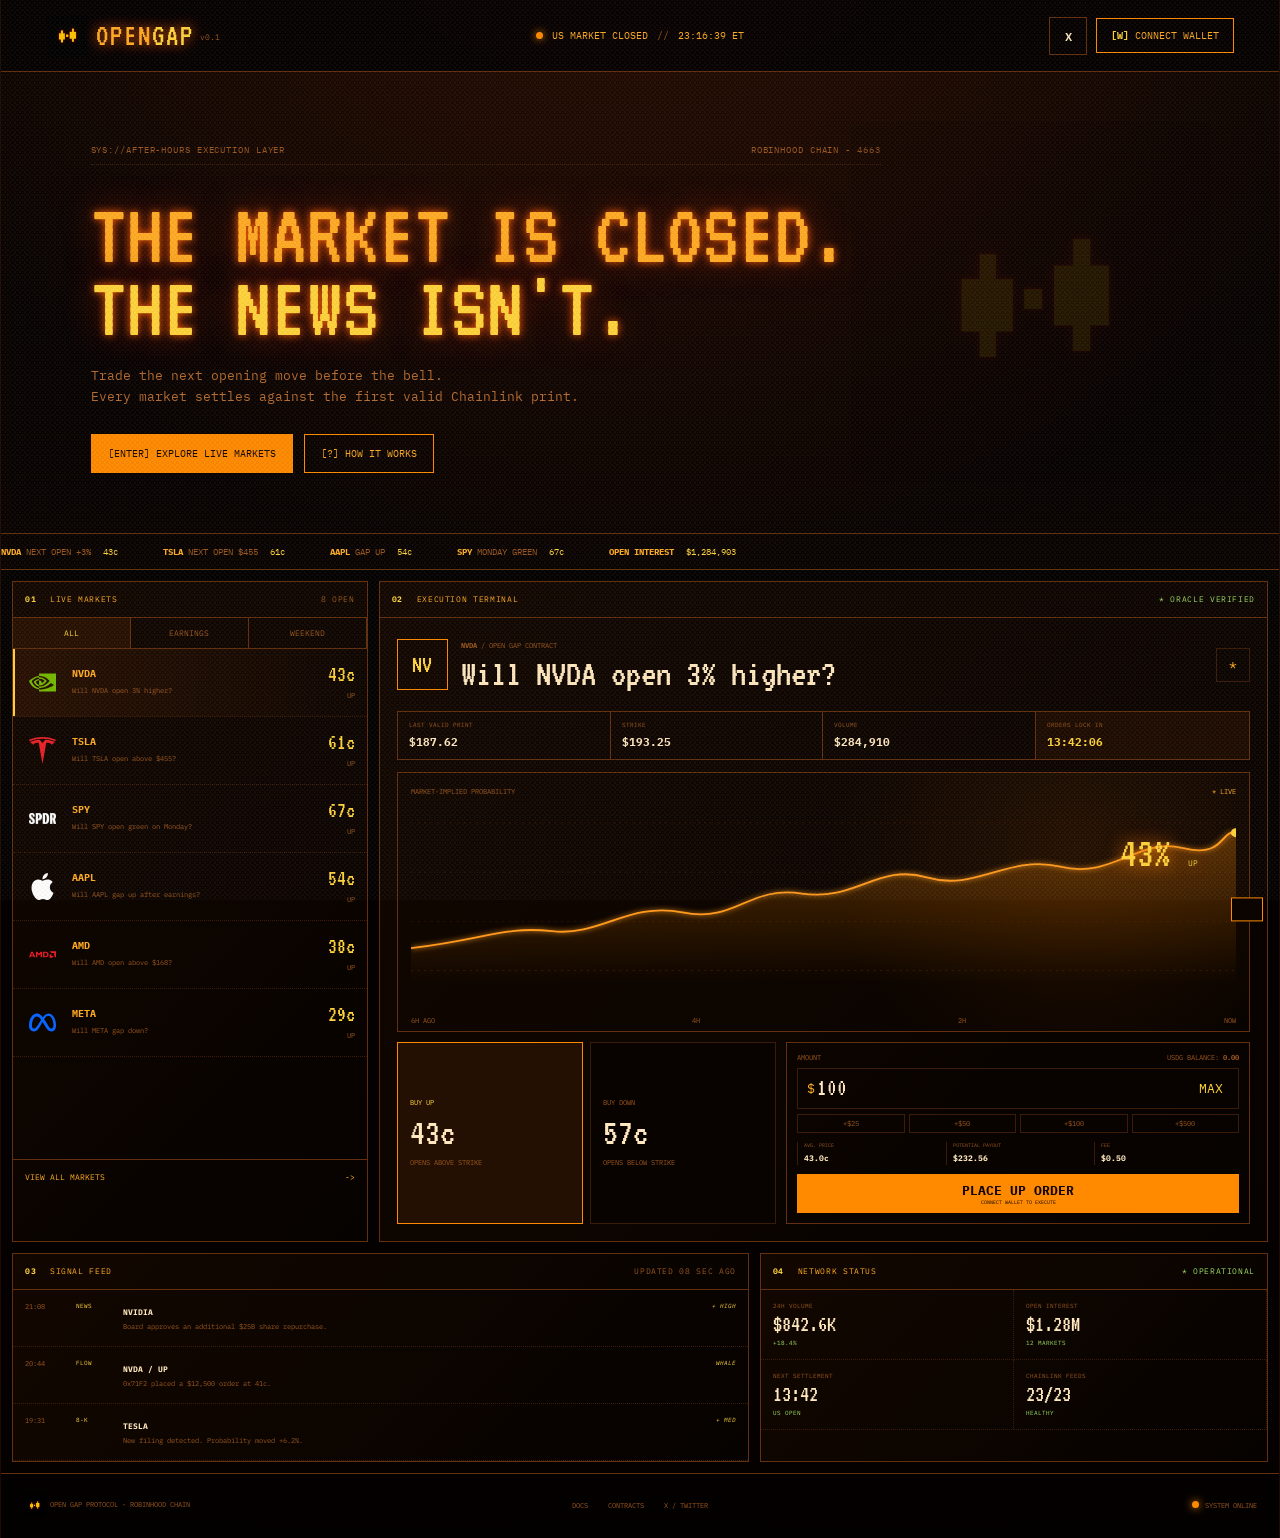
==== app.html @ 3e43564c "Initial OpenGap frontend" ====
<!doctype html>
<html lang="en">
<head>
<meta charset="utf-8">
<meta name="viewport" content="width=device-width,initial-scale=1">
<meta name="theme-color" content="#080300">
<title>OPEN GAP | Markets</title>
<link rel="preconnect" href="https://fonts.googleapis.com">
<link rel="preconnect" href="https://fonts.gstatic.com" crossorigin>
<link href="https://fonts.googleapis.com/css2?family=IBM+Plex+Mono:wght@400;500;600&family=VT323&display=swap" rel="stylesheet">
<link href="https://fonts.googleapis.com/css2?family=IBM+Plex+Mono:wght@400;500;600&family=VT323&display=swap" rel="stylesheet">
<link rel="stylesheet" href="styles.css">
</head>
<body>
<div class="shell">
<header>
<a class="brand" href="index.html">
<img src="OpenGap.png" alt="">
<span>OPEN<b>GAP</b></span><small>v0.1</small>
</a>
<div class="clock">
<i></i><b>US MARKET CLOSED</b><em>//</em>
<time id="clock">--:--:-- ET</time>
</div>
<div class="header-actions"><a class="x-link" href="https://x.com/opengapdotfun" target="_blank" rel="noopener noreferrer" aria-label="OpenGap on X">X</a><button id="wallet" class="wallet"><b>[W]</b> CONNECT WALLET</button></div>
</header>
<main>
<section class="hero">
<div class="kicker">
<span>SYS://AFTER-HOURS EXECUTION LAYER</span>
<span>ROBINHOOD CHAIN - 4663</span></div>
<h1>THE MARKET IS CLOSED.<br><em>THE NEWS ISN'T.</em></h1>
<p>Trade the next opening move before the bell.</p>
<p>Every market settles against the first valid Chainlink print.</p>
<div class="actions">
<a href="#markets">[ENTER] EXPLORE LIVE MARKETS</a>
<button id="how">[?] HOW IT WORKS</button>
</div>
</section>
<div class="tape"><div>
<span><b>NVDA</b> NEXT OPEN +3% <i>43c</i></span>
<span><b>TSLA</b> NEXT OPEN $455 <i>61c</i></span>
<span><b>AAPL</b> GAP UP <i>54c</i></span>
<span><b>SPY</b> MONDAY GREEN <i>67c</i></span>
<span><b>OPEN INTEREST</b> <i>$1,284,903</i></span>
</div></div>
<section class="terminal" id="markets">
<aside class="panel">
<div class="panel-head">
<span><b>01</b> LIVE MARKETS</span><i>8 OPEN</i>
</div>
<div class="tabs">
<button class="active" data-filter="all">ALL</button>
<button data-filter="earnings">EARNINGS</button>
<button data-filter="weekend">WEEKEND</button>
</div>
<div id="market-list"></div>
<button class="view-all">VIEW ALL MARKETS <span>-></span></button>
</aside>
<section class="panel">
<div class="panel-head">
<span><b>02</b> EXECUTION TERMINAL</span>
<i class="good">* ORACLE VERIFIED</i>
</div>
<div class="trade-body">
<div class="market-title">
<div class="asset" id="asset">NV</div>
<div>
<small><b id="symbol">NVDA</b> / OPEN GAP CONTRACT</small>
<h2 id="question">Will NVDA open 3% higher?</h2>
</div>
<button id="star">*</button>
</div>
<div class="metrics">
<div><small>LAST VALID PRINT</small><b id="last">$187.62</b></div>
<div><small>STRIKE</small><b id="strike">$193.25</b></div>
<div><small>VOLUME</small><b id="volume">$284,910</b></div>
<div><small>ORDERS LOCK IN</small><b id="countdown">13:42:08</b></div>
</div>
<div class="chart">
<div><span>MARKET-IMPLIED PROBABILITY</span><i>* LIVE</i></div>
<svg viewBox="0 0 760 210" preserveAspectRatio="none">
<defs>
<linearGradient id="fill" x1="0" y1="0" x2="0" y2="1">
<stop offset="0" stop-color="#ff8a00" stop-opacity=".3"/>
<stop offset="1" stop-color="#ff8a00" stop-opacity="0"/>
</linearGradient>
<filter id="glow">
<feGaussianBlur stdDeviation="3" result="b"/>
<feMerge><feMergeNode in="b"/><feMergeNode in="SourceGraphic"/></feMerge>
</filter>
</defs>
<g class="grid">
<line x1="0" y1="30" x2="760" y2="30"/>
<line x1="0" y1="85" x2="760" y2="85"/>
<line x1="0" y1="140" x2="760" y2="140"/>
<line x1="0" y1="195" x2="760" y2="195"/>
</g>
<path class="area" d="M0 170C70 160 85 145 130 151
S200 118 250 130S310 100 360 109S430 75 475 91
S550 65 598 79S670 46 710 58S745 37 760 41L760 210L0 210Z"/>
<path class="line" d="M0 170C70 160 85 145 130 151
S200 118 250 130S310 100 360 109S430 75 475 91
S550 65 598 79S670 46 710 58S745 37 760 41"/>
<circle cx="760" cy="41" r="5"/>
</svg>
<div class="axis">
<span>6H AGO</span><span>4H</span><span>2H</span><span>NOW</span>
</div>
<strong id="prob">43% <small>UP</small></strong>
</div>
<div class="order-zone">
<div class="sides">
<button class="side active" data-side="UP">
<span>BUY UP</span><b id="up">43c</b><small>OPENS ABOVE STRIKE</small>
</button>
<button class="side" data-side="DOWN">
<span>BUY DOWN</span><b id="down">57c</b><small>OPENS BELOW STRIKE</small>
</button>
</div>
<div class="ticket">
<label>AMOUNT <span>USDG BALANCE: <b id="balance">0.00</b></span></label>
<div class="amount">
<span>$</span><input id="amount" value="100"><button id="max">MAX</button>
</div>
<div class="quick">
<button data-n="25">+$25</button>
<button data-n="50">+$50</button>
<button data-n="100">+$100</button>
<button data-n="500">+$500</button>
</div>
<div class="summary">
<div><small>AVG. PRICE</small><b id="avg">43.0c</b></div>
<div><small>POTENTIAL PAYOUT</small><b id="payout">$232.56</b></div>
<div><small>FEE</small><b id="fee">$0.50</b></div>
</div>
<button class="order" id="order">
<b>PLACE UP ORDER</b><small>CONNECT WALLET TO EXECUTE</small>
</button>
</div>
</div>
</div>
</section>
</section>
<section class="lower">
<div class="panel">
<div class="panel-head">
<span><b>03</b> SIGNAL FEED</span><i>UPDATED 08 SEC AGO</i>
</div>
<div class="events">
<article>
<time>21:08</time><i>NEWS</i>
<div><b>NVIDIA</b><p>Board approves an additional $25B share repurchase.</p></div>
<em>+ HIGH</em>
</article>
<article>
<time>20:44</time><i>FLOW</i>
<div><b>NVDA / UP</b><p>0x71F2 placed a $12,500 order at 41c.</p></div>
<em>WHALE</em>
</article>
<article>
<time>19:31</time><i>8-K</i>
<div><b>TESLA</b><p>New filing detected. Probability moved +6.2%.</p></div>
<em>+ MED</em>
</article>
</div>
</div>
<div class="panel">
<div class="panel-head">
<span><b>04</b> NETWORK STATUS</span><i class="good">* OPERATIONAL</i>
</div>
<div class="network">
<div><span>24H VOLUME</span><b>$842.6K</b><small>+18.4%</small></div>
<div><span>OPEN INTEREST</span><b>$1.28M</b><small>12 MARKETS</small></div>
<div><span>NEXT SETTLEMENT</span><b>13:42</b><small>US OPEN</small></div>
<div><span>CHAINLINK FEEDS</span><b>23/23</b><small>HEALTHY</small></div>
</div>
</div>
</section>
</main>
<footer>
<div><img src="OpenGap.png" alt=""> OPEN GAP PROTOCOL - ROBINHOOD CHAIN</div>
<nav>
<a href="#">DOCS</a><a href="#">CONTRACTS</a><a href="#">X / TWITTER</a>
</nav>
<span><i></i> SYSTEM ONLINE</span>
</footer>
</div>
<dialog id="guide">
<button>x</button>
<small>PROTOCOL://QUICKSTART</small>
<h2>Trade the next print.</h2>
<ol>
<li>
<span>01</span>
<div><b>CHOOSE A MARKET</b><p>Pick before orders lock.</p></div>
</li>
<li>
<span>02</span>
<div><b>TAKE A SIDE</b><p>Buy UP or DOWN with USDG.</p></div>
</li>
<li>
<span>03</span>
<div><b>SETTLE ONCHAIN</b><p>Chainlink determines the winner.</p></div>
</li>
</ol>
</dialog>
<div class="toast" id="toast"></div>
<script src="app.js"></script>
</body>
</html>
---- styles.css ----
:root {
  --bg:#060200; --amber:#ff8a00; --hot:#ffac24; --yellow:#ffd43b;
  --dim:#99561f; --faint:#3b1c08; --line:#63300f; --white:#ffe8bf;
  --green:#9ddd64; --mono:"IBM Plex Mono",monospace;
  --display:"VT323","IBM Plex Mono",monospace;
}
* { box-sizing:border-box; }
html { scroll-behavior:smooth; }
body {
  margin:0; min-width:320px; color:var(--hot); font:13px var(--mono);
  background:radial-gradient(circle at 50% -20%,#351000,transparent 45%),
   linear-gradient(#050200,#090300 50%,#030100);
}
button,input { font:inherit; color:inherit; }
button { cursor:pointer; }
a { color:inherit; text-decoration:none; }
body:before,body:after {
  content:""; position:fixed; inset:0; pointer-events:none; z-index:99;
}
body:before {
  opacity:.045;
  background-image:repeating-radial-gradient(#fff 0,#000 1px,transparent 2px);
  background-size:5px 5px;
}
body:after {
  opacity:.12;
  background:repeating-linear-gradient(transparent 0,transparent 3px,#ff8b002b 4px);
}
.shell { max-width:1500px; margin:auto; border-inline:1px solid #1d0b03; }
header {
  height:72px; display:grid; grid-template-columns:1fr auto 1fr;
  align-items:center; padding:0 45px; border-bottom:1px solid var(--line);
  background:#050200e8; position:sticky; top:0; z-index:30;
  backdrop-filter:blur(12px);
}
.brand { display:flex; align-items:center; width:max-content; }
.brand img { width:42px; height:42px; object-fit:cover; margin-right:8px; }
.brand>span {
  font:31px var(--display); letter-spacing:2px; text-shadow:0 0 13px #ff5d00;
}
.brand>span b { color:var(--yellow); font-weight:400; }
.brand small {
  font-size:8px; color:var(--dim); align-self:flex-start; margin:17px 0 0 6px;
}
.clock { display:flex; align-items:center; gap:9px; color:var(--dim); font-size:10px; }
.clock i,footer>span i {
  width:7px; height:7px; border-radius:50%; background:var(--amber);
  box-shadow:0 0 9px var(--amber); animation:pulse 1.7s infinite;
}
.clock b,.clock time { color:var(--hot); font-weight:400; }
.clock em { font-style:normal; }
.header-actions {
  justify-self:end;
  display:flex;
  align-items:center;
  gap:9px;
}
.x-link {
  width:38px;
  height:38px;
  display:grid;
  place-items:center;
  border:1px solid var(--line);
  color:var(--white);
  font-size:12px;
  font-weight:600;
}
.x-link:hover {
  border-color:var(--amber);
  color:#130600;
  background:var(--amber);
}
.wallet.network-error { border-color:#e44; color:#ff756b; }
.wallet {
  background:transparent; border:1px solid var(--amber);
  padding:10px 14px; font-size:10px;
}
.wallet b { color:var(--yellow); }
.wallet:hover,.actions a,.order { background:var(--amber); color:#130600; }
.hero {
  min-height:440px; padding:72px clamp(24px,7vw,105px) 60px;
  position:relative; overflow:hidden; border-bottom:1px solid var(--line);
}
.hero:after {
  content:""; position:absolute; width:470px; height:300px; right:1%; top:80px;
  background:url("OpenGap.png") center/contain no-repeat;
  opacity:.09; transform:scale(1.2);
}
.kicker {
  display:flex; justify-content:space-between; max-width:790px;
  padding-bottom:9px; border-bottom:1px dotted var(--faint);
  font-size:9px; color:var(--dim); letter-spacing:.1em;
}
.hero h1 {
  position:relative; z-index:1; font:clamp(55px,7vw,105px)/.82 var(--display);
  font-weight:400; margin:34px 0 22px;
  text-shadow:0 0 9px #ff5e00,0 0 35px #7e2100;
}
.hero h1 em { font-style:normal; color:var(--yellow); }
.hero p { max-width:670px; color:#b56b30; line-height:1.3; margin:4px 0; }
.actions { display:flex; gap:11px; margin-top:28px; }
.actions a,.actions button {
  border:1px solid var(--amber); padding:12px 16px;
  background:transparent; font-size:10px;
}
.actions a { background:var(--amber); color:#130600; }
.actions a:hover,.actions button:hover { background:var(--yellow); color:var(--bg); }
.tape {
  height:36px; overflow:hidden; border-bottom:1px solid var(--line);
  display:flex; align-items:center;
}
.tape>div {
  display:flex; gap:45px; white-space:nowrap; width:max-content;
  animation:ticker 32s linear infinite; font-size:9px;
}
.tape span { color:var(--dim); }
.tape b { color:var(--hot); }
.tape i { color:var(--yellow); font-style:normal; margin-left:7px; }
.terminal {
  display:grid; grid-template-columns:minmax(285px,.8fr) minmax(590px,2fr);
  gap:11px; padding:11px; background:#040100;
}
.panel {
  border:1px solid var(--line);
  background:linear-gradient(135deg,#140800e6,#060200f7); min-width:0;
}
.panel-head {
  height:36px; border-bottom:1px solid var(--line); padding:0 12px;
  display:flex; align-items:center; justify-content:space-between;
  font-size:8px; color:var(--dim); letter-spacing:.08em;
}
.panel-head span { color:var(--hot); }
.panel-head span b { color:var(--yellow); margin-right:8px; }
.panel-head i { font-style:normal; }
.good { color:var(--green)!important; }
.tabs { display:grid; grid-template-columns:repeat(3,1fr); }
.tabs button {
  border:0; border-right:1px solid var(--line); border-bottom:1px solid var(--line);
  background:transparent; color:var(--dim); padding:10px 2px; font-size:8px;
}
.tabs button.active,.tabs button:hover { background:#271002; color:var(--yellow); }
#market-list { min-height:510px; }
.market-row {
  width:100%; border:0; border-bottom:1px dotted var(--faint);
  background:transparent; text-align:left; padding:14px 12px;
  display:grid; grid-template-columns:37px 1fr auto; gap:10px; align-items:center;
}
.market-row:hover,.market-row.active {
  background:linear-gradient(90deg,#281003,transparent);
}
.market-row.active { box-shadow:inset 2px 0 var(--yellow); }
.ticker-icon {
  width:35px; height:35px; border:0; background:transparent;
  display:grid; place-items:center; color:var(--yellow); font:18px var(--display);
}
.ticker-icon img {
  width:27px;
  height:27px;
  object-fit:contain;
}
.market-copy b { display:block; font-size:10px; }
.market-copy small { font-size:7px; color:var(--dim); }
.odds { text-align:right; }
.odds b { display:block; color:var(--yellow); font:22px var(--display); }
.odds small { font-size:7px; color:var(--dim); }
.view-all {
  width:100%; border:0; border-top:1px solid var(--line);
  background:transparent; text-align:left; padding:12px; font-size:8px;
}
.view-all span { float:right; }
.trade-body { padding:17px; }
.market-title {
  display:grid; grid-template-columns:51px 1fr auto; gap:13px;
  align-items:center; margin-bottom:16px;
}
.asset {
  width:51px; height:51px; border:1px solid var(--amber);
  display:grid; place-items:center; font:25px var(--display); color:var(--yellow);
}
.market-title small { font-size:7px; color:var(--dim); }
.market-title h2 {
  font:clamp(26px,3vw,39px) var(--display); color:var(--white);
  font-weight:400; margin:2px 0;
}
.market-title>button {
  border:1px solid var(--faint); background:transparent; width:34px; height:34px;
}
.metrics {
  display:grid; grid-template-columns:repeat(4,1fr);
  border:1px solid var(--line); margin-bottom:12px;
}
.metrics>div { padding:9px 11px; border-right:1px solid var(--line); }
.metrics>div:last-child { border:0; background:#1d0b01; }
.metrics small { display:block; color:var(--dim); font-size:6px; margin-bottom:4px; }
.metrics b { color:var(--white); font-size:11px; }
.metrics>div:last-child b { color:var(--yellow); }
.chart {
  height:260px; border:1px solid var(--line);
  position:relative; padding:14px 13px 24px;
  background:radial-gradient(circle at 80% 30%,#241000,transparent 35%);
}
.chart>div:first-child,.axis {
  display:flex; justify-content:space-between; color:var(--dim); font-size:7px;
}
.chart i { font-style:normal; color:var(--hot); }
.chart svg { width:100%; height:188px; }
.grid line { stroke:#321506; stroke-dasharray:2 4; }
.chart .area { fill:url(#fill); }
.chart .line {
  fill:none; stroke:#ff9a1f; stroke-width:2; filter:url(#glow);
}
.chart circle { fill:var(--yellow); }
.axis { position:absolute; left:13px; right:13px; bottom:6px; }
.chart>strong {
  position:absolute; right:6%; top:23%; color:var(--yellow);
  font:42px var(--display); text-shadow:0 0 17px #ff7900;
}
.chart>strong small { font:8px var(--mono); }
.order-zone {
  display:grid; grid-template-columns:.9fr 1.1fr; gap:10px; margin-top:10px;
}
.sides { display:grid; grid-template-columns:1fr 1fr; gap:7px; }
.side {
  border:1px solid var(--faint); background:#090300;
  text-align:left; padding:12px;
}
.side span,.side small { display:block; font-size:7px; color:var(--dim); }
.side b {
  display:block; font:37px var(--display); color:var(--white); margin:7px 0;
}
.side.active,.side:hover { border-color:var(--amber); background:#241003; }
.side.active span { color:var(--yellow); }
.ticket { border:1px solid var(--line); padding:10px; }
.ticket>label {
  display:flex; justify-content:space-between;
  font-size:7px; color:var(--dim); margin-bottom:6px;
}
.amount {
  height:41px; border:1px solid var(--faint);
  display:grid; grid-template-columns:auto 1fr auto; align-items:center; padding:0 9px;
}
.amount input {
  width:100%; border:0; outline:0; background:transparent;
  color:var(--white); font:24px var(--display);
}
.amount button { border:0; background:transparent; color:var(--yellow); }
.quick,.summary {
  display:grid; grid-template-columns:repeat(4,1fr); gap:4px; margin:5px 0 9px;
}
.quick button {
  border:1px solid var(--faint); background:transparent;
  color:var(--dim); font-size:7px; padding:4px;
}
.quick button:hover { border-color:var(--amber); color:var(--yellow); }
.summary { grid-template-columns:repeat(3,1fr); }
.summary div { border-left:1px solid var(--faint); padding-left:6px; }
.summary small { display:block; font-size:5px; color:var(--dim); }
.summary b { font-size:8px; color:var(--white); }
.order { width:100%; border:1px solid var(--amber); padding:7px; }
.order>* { display:block; }
.order small { font-size:5px; }
.order:hover { background:var(--yellow); }
.lower {
  display:grid; grid-template-columns:1.45fr 1fr;
  gap:11px; padding:0 11px 11px; background:#040100;
}
.events article {
  display:grid; grid-template-columns:42px 38px 1fr auto;
  gap:9px; padding:12px; border-bottom:1px dotted var(--faint);
}
.events time,.events p { font-size:7px; color:var(--dim); }
.events article>i { font-style:normal; font-size:6px; color:var(--yellow); }
.events b { color:var(--white); font-size:8px; }
.events p { margin:3px 0; }
.events em { font-size:6px; color:var(--yellow); }
.network { display:grid; grid-template-columns:1fr 1fr; }
.network>div {
  padding:12px; border-right:1px dotted var(--faint);
  border-bottom:1px dotted var(--faint);
}
.network span,.network small { display:block; color:var(--dim); font-size:6px; }
.network b {
  display:block; color:var(--white); font:23px var(--display); margin:3px 0;
}
.network small { color:var(--green); }
footer {
  height:65px; padding:0 22px; border-top:1px solid var(--line);
  display:grid; grid-template-columns:1fr auto 1fr;
  align-items:center; color:var(--dim); font-size:7px;
}
footer img { width:23px; height:23px; vertical-align:middle; }
footer nav { display:flex; gap:20px; }
footer a:hover { color:var(--yellow); }
footer>span { justify-self:end; display:flex; gap:6px; }
dialog {
  width:min(500px,calc(100% - 30px)); border:1px solid var(--amber);
  background:#090300; color:var(--hot); padding:27px;
  box-shadow:0 0 70px #3d1000;
}
dialog::backdrop { background:#000d; }
dialog>button { float:right; border:0; background:none; }
dialog h2 { font:41px var(--display); color:var(--yellow); }
dialog li { display:flex; gap:13px; padding:10px; border-top:1px dotted var(--faint); }
dialog p { color:var(--dim); font-size:8px; }
.toast {
  position:fixed; right:17px; bottom:17px; z-index:120;
  border:1px solid var(--amber); background:#0b0401;
  padding:11px 15px; color:var(--yellow); font-size:9px;
  transform:translateY(160%); transition:.25s;
}
.toast.show { transform:none; }
@keyframes pulse { 50% { opacity:.25; } }
@keyframes ticker { to { transform:translateX(-50%); } }
@media(max-width:950px) {
  header { grid-template-columns:1fr auto; }
  .clock { display:none; }
  .terminal { grid-template-columns:1fr; }
  #market-list {
    min-height:0; display:grid; grid-template-columns:1fr 1fr;
  }
  .market-row:nth-child(n+5) { display:none; }
  .lower { grid-template-columns:1fr; }
}
@media(max-width:650px) {
  header { height:60px; padding:0 12px; }
  .brand img { width:34px; height:34px; }
  .wallet { font-size:0; }
  .wallet b { font-size:10px; }
  .hero { min-height:380px; padding:54px 18px; }
  .kicker span:last-child { display:none; }
  .hero h1 { font-size:16vw; }
  .terminal { padding:6px; }
  #market-list { grid-template-columns:1fr; }
  .market-row:nth-child(n+4) { display:none; }
  .trade-body { padding:9px; }
  .metrics { grid-template-columns:1fr 1fr; }
  .order-zone { grid-template-columns:1fr; }
  .lower { padding:0 6px 6px; }
  footer nav { display:none; }
}
@media(prefers-reduced-motion:reduce) {
  * { animation:none!important; scroll-behavior:auto!important; }
}
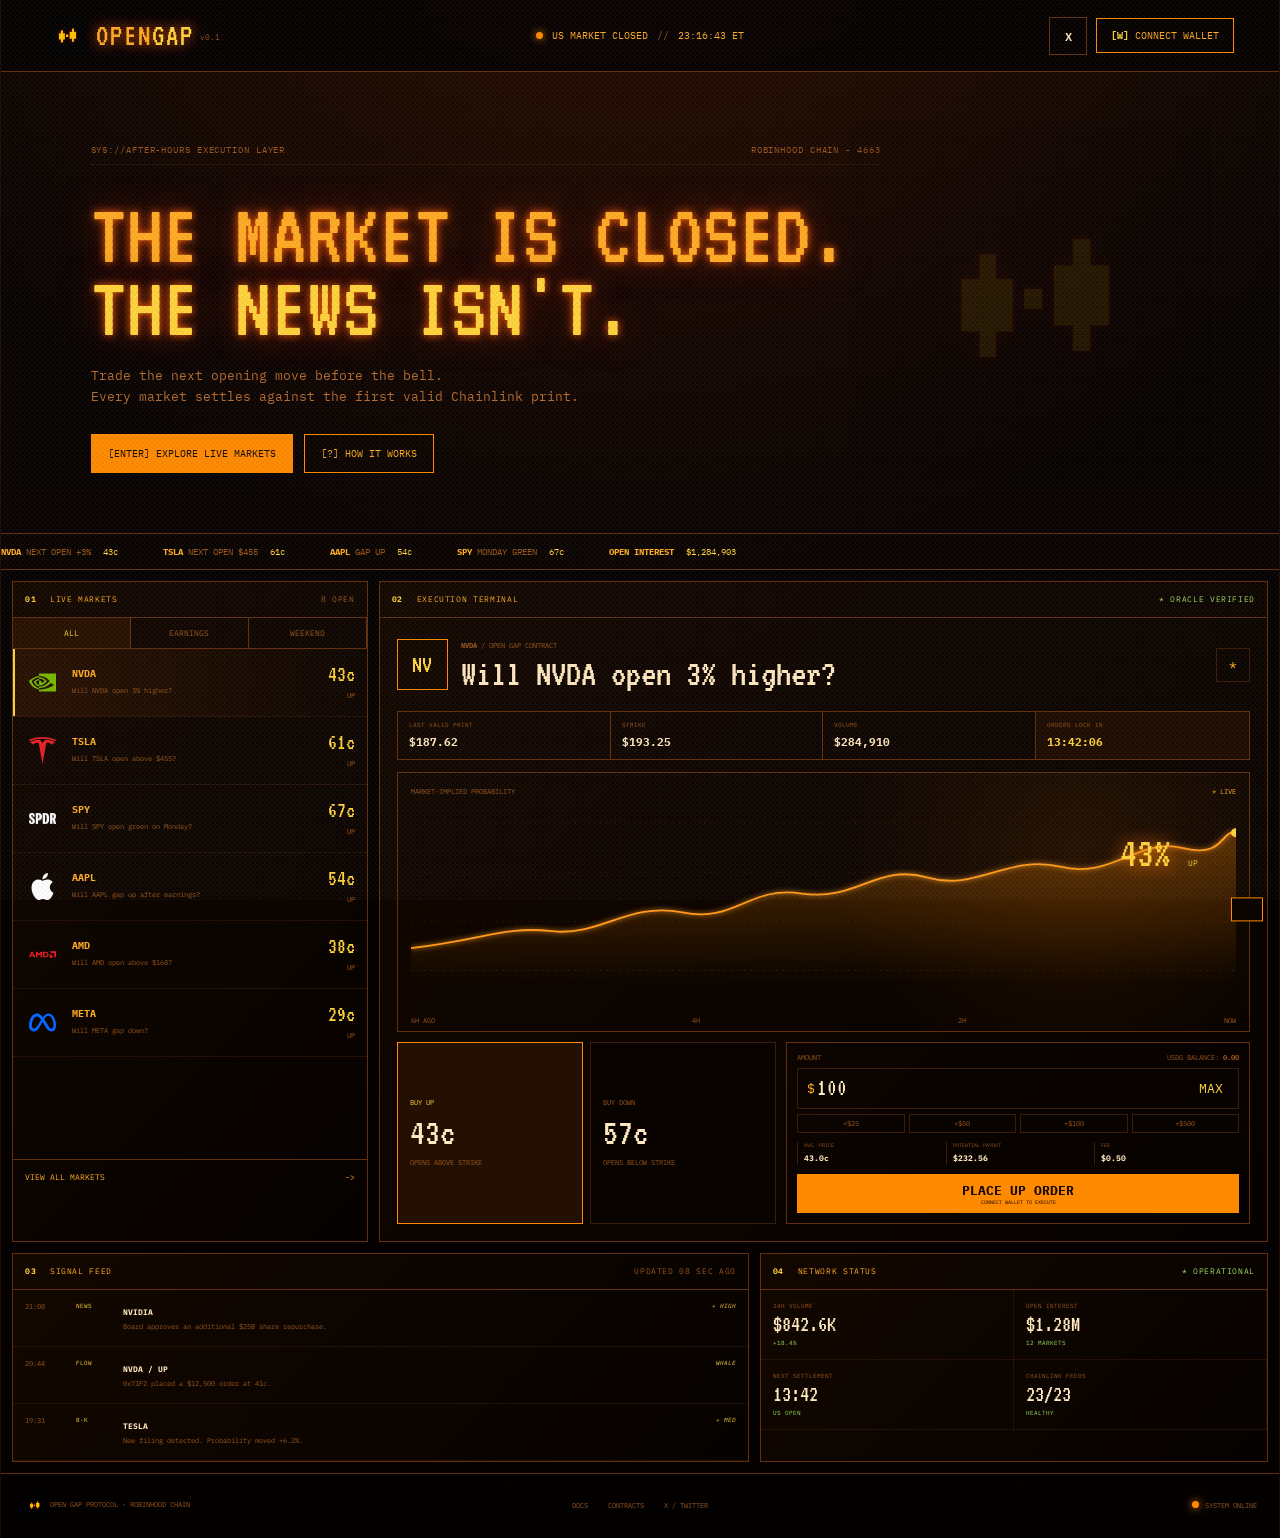
==== commit 1d467ddc: "Add favicon and token contract placeholder" ====
--- a/app.html
+++ b/app.html
@@ -3,6 +3,8 @@
 <head>
 <meta charset="utf-8">
 <meta name="viewport" content="width=device-width,initial-scale=1">
+<link rel="icon" type="image/png" sizes="32x32" href="favicon-32.png">
+<link rel="apple-touch-icon" sizes="180x180" href="apple-touch-icon.png">
 <meta name="theme-color" content="#080300">
 <title>OPEN GAP | Markets</title>
 <link rel="preconnect" href="https://fonts.googleapis.com">
